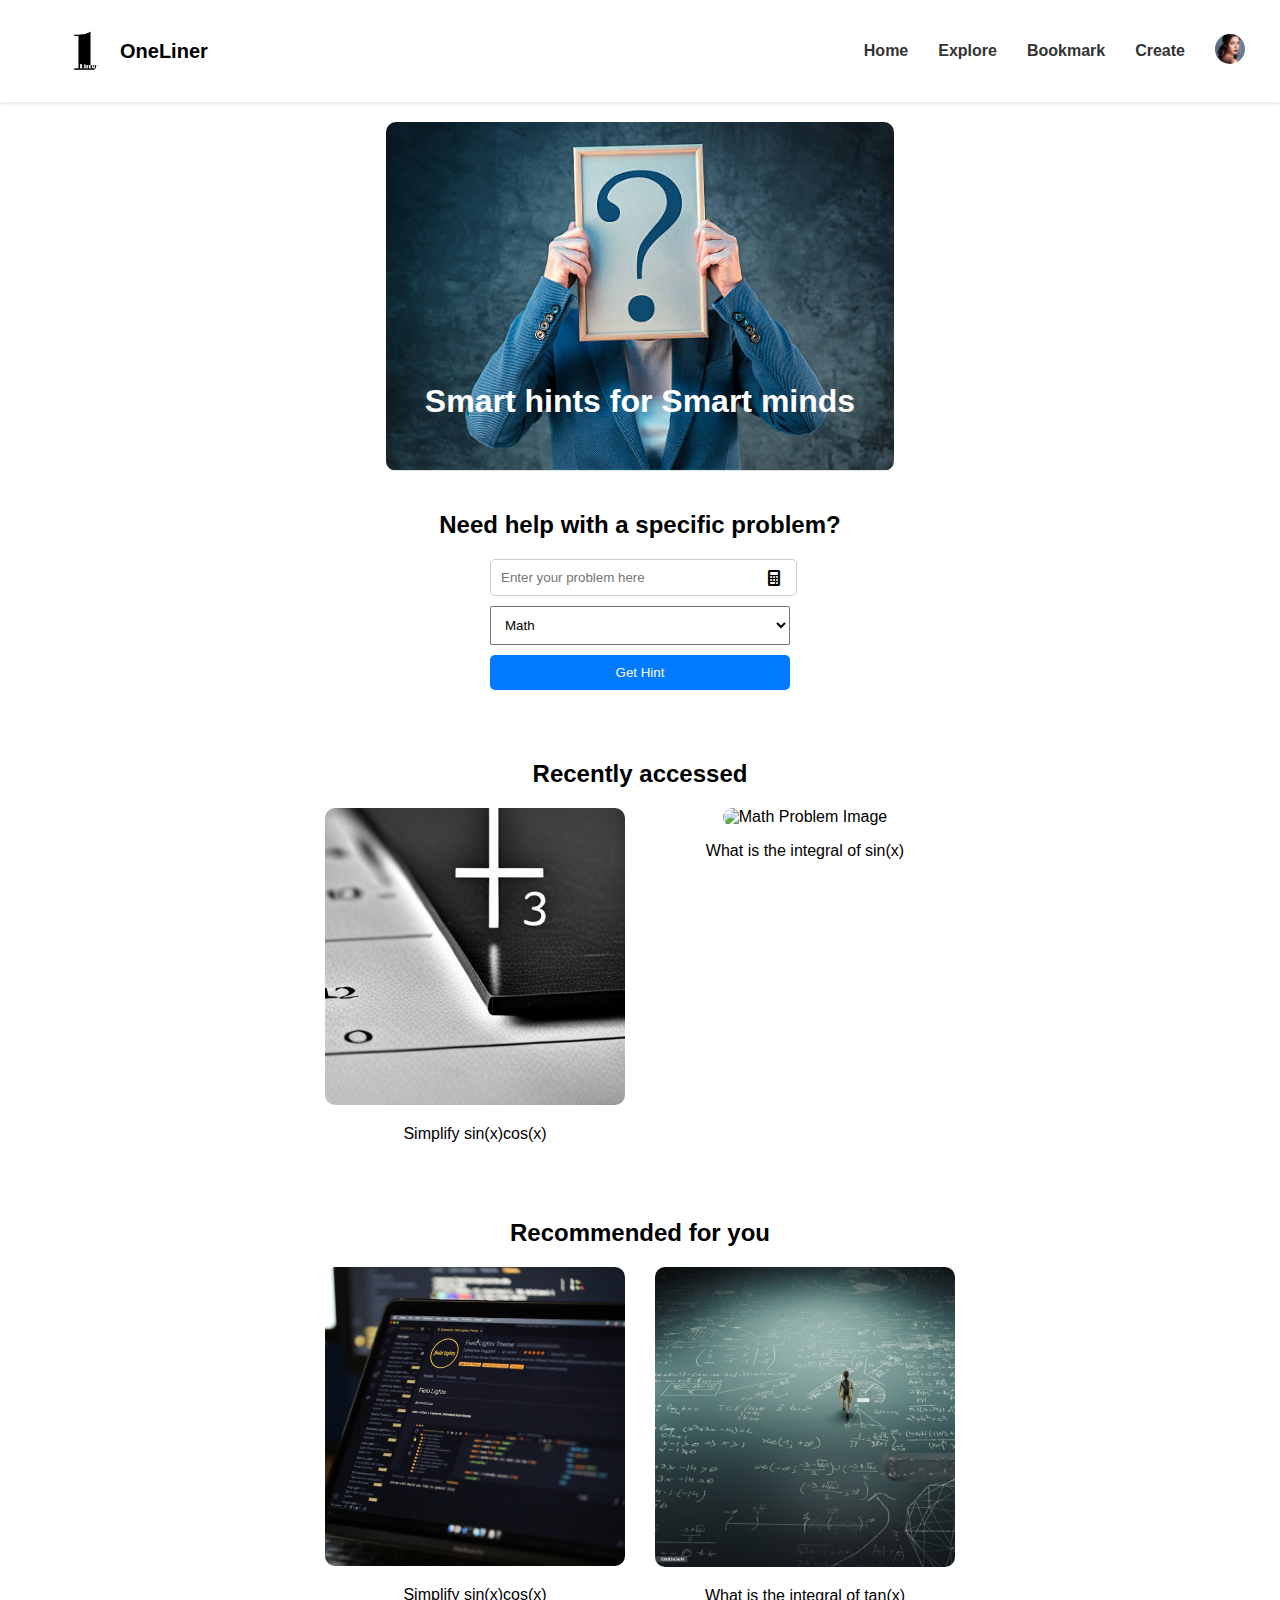
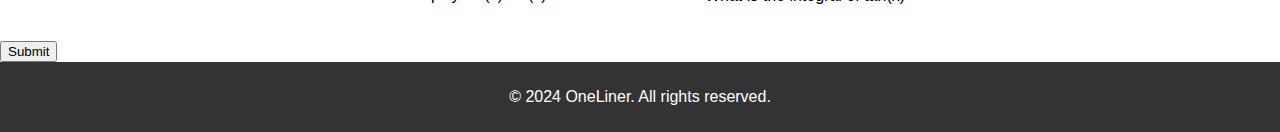
==== templates/index.html @ ee60abcb "Update index.html" ====
<!DOCTYPE html>
<html lang="en">
<head>
    <meta charset="UTF-8">
    <meta name="viewport" content="width=device-width, initial-scale=1.0">
    <title>OneLiner - Explore</title>
    <link rel="stylesheet" href="../static/style.css">
    <link rel="stylesheet" href="https://cdnjs.cloudflare.com/ajax/libs/font-awesome/6.0.0-beta3/css/all.min.css">
</head>
<body>
  <header>
    <nav>
      <ul class="nav-links" style="display:flex; justify-content:space-between;">
        <div class="logo">
          <img src="../static/Assets/Screenshot_1.png" alt="logo"/>
          <span class="name">OneLiner</span>
        </div>
        
        <div class="flexing">
          <li><a href="/">Home</a></li>
          <li><a href="/index">Explore</a></li>
          <li><a href="#">Bookmark</a></li>
          <li><a href="#">Create</a></li>
          <li class="profile-pic"><img src="../static/Assets/profile.png" alt="Profile" /></li>
        </div>
      </ul>
    </nav>
  </header>

    <main role="main">
        <section class="hero">
            <img src="../static/Assets/img.png" alt="Light Bulb Image">
            <div class="hero-text">
                <h1>Smart hints for Smart minds</h1>
            </div>
        </section>

        <section class="problem-help">
            <h2>Need help with a specific problem?</h2>
            <div class="input-container">
                <input type="text" id="problemInput" placeholder="Enter your problem here">
                <i class="fas fa-calculator" id="calculatorIcon"></i>
            </div>
            <select id="problemType">
                <option value="Math">Math</option>
                <option value="Coding">Coding</option>
            </select>
            <button id="getHintBtn">Get Hint</button>
        </section>

        <section class="recently-accessed">
            <h2>Recently accessed</h2>
            <div class="recent-problems">
                <div class="problem">
                    <div class="smallimg">
                        <img src="../static/Assets/Mathstry.png" alt="Math Problem Image">
                    </div>
                    <p>Simplify sin(x)cos(x)</p>
                </div>
                <div class="problem">
                    <img src="../static/Assets/2mathstry.jpg" alt="Math Problem Image">
                    <p>What is the integral of sin(x)</p>
                </div>
            </div>
        </section>

        <section class="Recommended">
            <h2>Recommended for you</h2>
            <div class="Recommended-prob">
                <div class="rproblem">
                    <div class="smallimg">
                        <img src="../static/Assets/coding.jpg" alt="Math Problem Image">
                    </div>
                    <p>Simplify sin(x)cos(x)</p>
                </div>
                <div class="rproblem">
                    <img src="../static/Assets/code.jpg" alt="Math Problem Image">
                    <p>What is the integral of tan(x)</p>
                </div>
            </div>
        </section>
    </main>

    <div id="mathKeyboard" class="math-keyboard" style="display: none;">
        <button class="close-button" onclick="toggleCalculator()">×</button>
        <div id="display" class="display">Enter a problem...</div>
        <div class="keyboard">
            <!-- Calculator buttons -->
                  <!-- Row 1 -->
        <button onclick="handleButtonClick('(')">(</button>
        <button onclick="handleButtonClick(')')">)</button>
        <button onclick="handleButtonClick('[')">[</button>
        <button onclick="handleButtonClick(']')">]</button>
        <button onclick="handleButtonClick('√')">√</button>
        <button onclick="handleButtonClick('^')">^</button>
        <button onclick="handleButtonClick('≥')">≥</button>
        <button onclick="handleButtonClick('≤')">≤</button>
        <button onclick="handleButtonClick('≠')">≠</button>
        <button onclick="handleBackspace()">⌫</button>
        <!-- Row 2 -->
        <button onclick="handleButtonClick('sin(')">sin</button>
        <button onclick="handleButtonClick('cos(')">cos</button>
        <button onclick="handleButtonClick('tan(')">tan</button>
        <button onclick="handleButtonClick('log(')">log</button>
        <button onclick="handleButtonClick('7')">7</button>
        <button onclick="handleButtonClick('8')">8</button>
        <button onclick="handleButtonClick('9')">9</button>
        <button onclick="handleButtonClick('x')">x</button>
        <button onclick="handleButtonClick('π')">π</button>
        <button onclick="handleClear()">C</button>
        <button onclick="handleButtonClick('+')">+</button>
        <button onclick="handleButtonClick('-')">-</button>
        <button onclick="handleButtonClick('∩')">∩</button>
        <!-- Row 3 -->
        <button onclick="handleButtonClick('∪')">∪</button>
        <button onclick="handleButtonClick('4')">4</button>
        <button onclick="handleButtonClick('5')">5</button>
        <button onclick="handleButtonClick('6')">6</button>
        <button onclick="handleButtonClick('y')">y</button>
        <button onclick="handleButtonClick('ln(')">ln</button>
        <button onclick="handleButtonClick('/')">/</button>
        <button onclick="handleButtonClick('')"></button>
        <button onclick="handleButtonClick('e')">e</button>
        <!-- Row 4 -->
        <button onclick="handleButtonClick('0')">0</button>
        <button onclick="handleButtonClick('1')">1</button>
        <button onclick="handleButtonClick('2')">2</button>
        <button onclick="handleButtonClick('3')">3</button>
        <button onclick="handleButtonClick('z')">z</button>
        <button onclick="handleButtonClick('%')">%</button>
        <!-- Row 5 -->
        <button onclick="handleButtonClick('=')">=</button>
        <button onclick="handleButtonClick('.')">.</button>
        </div>
        <button id="submitProblem" class="submit-button">Submit</button>
        </div>
        <button id="submitProblem" >Submit</button>
    </div>

    <footer>
        <p>© 2024 OneLiner. All rights reserved.</p>
    </footer>

    <script src="../static/index.js"></script>
</body>
</html>
---- static/style.css ----
body {
    font-family: Arial, sans-serif;
    margin: 0;
    padding: 0;
    box-sizing: border-box;
    background-color: #ffffff;
}

header {
    background-color: #fff;
    padding: 10px 20px;
    box-shadow: 0 2px 4px rgba(0, 0, 0, 0.1);
}

.nav-links .flexing {
    list-style: none;
    display: flex;
    align-items: center;
    justify-content: space-between;
    padding: 0;
    margin: 0;
}

.nav-links .logo {
    display: flex;
    align-items: center;
}

.nav-links .logo img {
    height: 50px;
    width: 50px;
    margin-right: 10px;
}

.nav-links .logo .name {
    font-size: 20px;
    font-weight: 900;
}

.nav-links li {
    margin: 0 15px;
}

.nav-links a {
    text-decoration: none;
    color: #333;
    font-weight: bold;
}

.profile-pic img {
    width: 30px;
    height: 30px;
    border-radius: 50%;
}

.hero {
    position: relative;
    text-align: center;
    color: white;
    margin-bottom: 20px;
    margin-top: 20px;
}

.hero img {
    max-width: 100%;
    height: auto;
    display: block;
    margin: 0 auto;
    border-radius: 10px;
}

.hero-text {
    position: absolute;
    top: 80%;
    left: 50%;
    transform: translate(-50%, -50%);
    padding: 20px;
    border-radius: 10px;
}

.hero-text h1 {
    margin: 0;
    font-size: 2rem;
}

.problem-help {
    padding: 20px;
    text-align: center;
}

.problem-help h2 {
    margin: 0 0 20px;
}

.input-container {
    position: relative;
    display: inline-block;
    width: 300px;
    max-width: 100%;
}

#problemInput {
    width: 95%;
    padding: 10px 10px 10px 10px;
    border: 1px solid #ccc;
    border-radius: 5px;
}

#calculatorIcon {
    position: absolute;
    right: 10px;
    top: 50%;
    transform: translateY(-50%);
    cursor: pointer;
}

#problemType, #getHintBtn {
    display: block;
    width: 300px;
    max-width: 100%;
    padding: 10px;
    margin: 10px auto;
}

#getHintBtn {
    background-color: #007bff;
    color: white;
    border: none;
    border-radius: 5px;
    cursor: pointer;
}

.recently-accessed, .Recommended {
    padding: 20px;
    text-align: center;
}

.recent-problems, .Recommended-prob {
    display: flex;
    justify-content: center;
    flex-wrap: wrap;
    gap: 30px;
}

.problem, .rproblem {
    width: 300px;
    text-align: center;
}

.problem img, .rproblem img {
    width: 100%;
    height: auto;
    border-radius: 10px;
}

footer {
    background-color: #333;
    color: #fff;
    text-align: center;
    padding: 10px 0;
}

.math-keyboard {
    display: none;
    position: fixed;
    top: 50%;
    left: 50%;
    transform: translate(-50%, -50%);
    z-index: 1000;
    background-color: #f3f7f8;
    border: 1px solid #ccc;
    border-radius: 5px;
    padding: 20px;
    box-shadow: 0 0 10px rgba(0, 0, 0, 0.1);
}

.display {
    width: 100%;
    height: 50px;
    background-color: #ecf3f3;
    border: 1px solid #ccc;
    border-radius: 3px;
    display: flex;
    align-items: center;
    justify-content: center;
    margin-bottom: 20px;
    font-size: 1.5rem;
    padding: 0 10px;
    box-sizing: border-box;
    overflow-x: auto;
}

.keyboard {
    display: grid;
    grid-template-columns: repeat(5, 1fr);
    gap: 5px;
}

.keyboard button {
    padding: 15px;
    font-size: 1.2rem;
    background-color: #d5dce1;
    border: 1px solid #ddd;
    border-radius: 3px;
    cursor: pointer;
    transition: background-color 0.2s;
}

.keyboard button:hover {
    background-color: #f0f0f0;
}

.keyboard button:active {
    background-color: #e0e0e0;
}

.close-button {
    position: absolute;
    top: 10px;
    right: 10px;
    background: none;
    border: none;
    font-size: 1.5rem;
    cursor: pointer;
    color: #333;
}

.submit-button {
    margin-top: 20px;
    padding: 10px 20px;
    font-size: 1.2rem;
    background-color: #4caf50;
    border: none;
    border-radius: 5px;
    color: white;
    cursor: pointer;
    width: 100%;
}

.submit-button:hover {
    background-color: #45a049;
}

@media (max-width: 600px) {
    .keyboard {
        grid-template-columns: repeat(3, 1fr);
    }
}
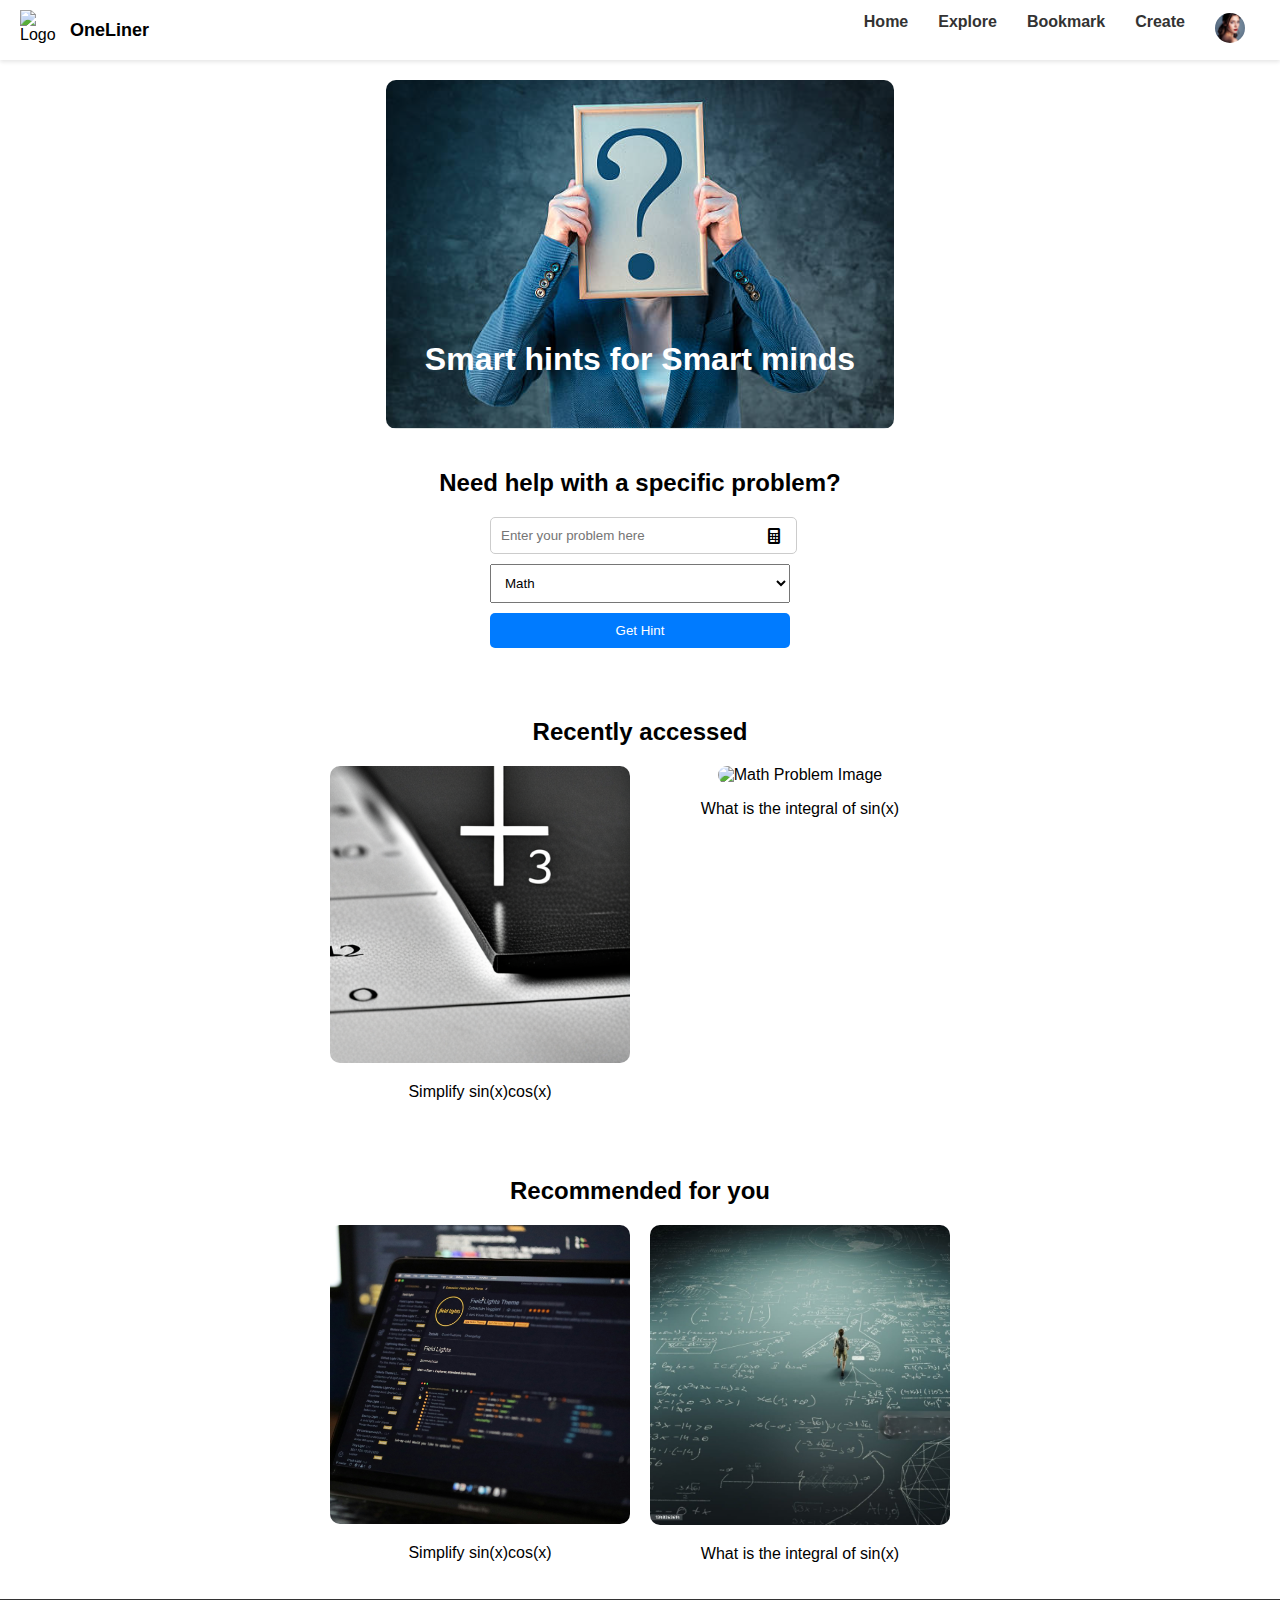
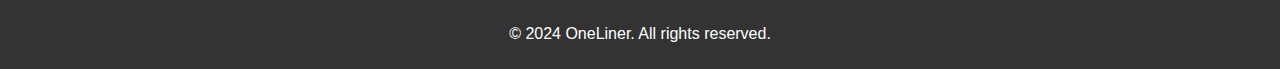
==== commit 5f4f2b1e: "Update index.html" ====
--- a/templates/index.html
+++ b/templates/index.html
@@ -6,26 +6,28 @@
     <title>OneLiner - Explore</title>
     <link rel="stylesheet" href="../static/style.css">
     <link rel="stylesheet" href="https://cdnjs.cloudflare.com/ajax/libs/font-awesome/6.0.0-beta3/css/all.min.css">
-</head>
-<body>
-  <header>
-    <nav>
-      <ul class="nav-links" style="display:flex; justify-content:space-between;">
-        <div class="logo">
-          <img src="../static/Assets/Screenshot_1.png" alt="logo"/>
-          <span class="name">OneLiner</span>
-        </div>
-        
-        <div class="flexing">
-          <li><a href="/">Home</a></li>
-          <li><a href="/index">Explore</a></li>
-          <li><a href="#">Bookmark</a></li>
-          <li><a href="#">Create</a></li>
-          <li class="profile-pic"><img src="../static/Assets/profile.png" alt="Profile" /></li>
-        </div>
-      </ul>
-    </nav>
-  </header>
+    <header>
+        <nav class="nav-links">
+          <div class="flexing">
+            <div class="logo">
+              <img src="../static/Assets/logo.png" alt="Logo">
+              <span class="name">OneLiner</span>
+            </div>
+            <div class="menu-icon" id="menuIcon">
+              <div class="bar"></div>
+              <div class="bar"></div>
+              <div class="bar"></div>
+            </div>
+            <ul class="nav-items" id="navItems">
+              <li><a href="/">Home</a></li>
+              <li><a href="/index">Explore</a></li>
+              <li><a href="#">Bookmark</a></li>
+              <li><a href="#">Create</a></li>
+              <li class="profile-pic"><img src="../static/Assets/profile.png" alt="Profile"></li>
+            </ul>
+          </div>
+        </nav>
+      </header>
 
     <main role="main">
         <section class="hero">
@@ -75,7 +77,7 @@
                 </div>
                 <div class="rproblem">
                     <img src="../static/Assets/code.jpg" alt="Math Problem Image">
-                    <p>What is the integral of tan(x)</p>
+                    <p>What is the integral of sin(x)</p>
                 </div>
             </div>
         </section>
@@ -134,7 +136,6 @@
         </div>
         <button id="submitProblem" class="submit-button">Submit</button>
         </div>
-        <button id="submitProblem" >Submit</button>
     </div>
 
     <footer>
--- a/static/style.css
+++ b/static/style.css
@@ -5,7 +5,6 @@
     box-sizing: border-box;
     background-color: #ffffff;
 }
-
 header {
     background-color: #fff;
     padding: 10px 20px;
@@ -13,7 +12,6 @@
 }
 
 .nav-links .flexing {
-    list-style: none;
     display: flex;
     align-items: center;
     justify-content: space-between;
@@ -27,17 +25,24 @@
 }
 
 .nav-links .logo img {
-    height: 50px;
-    width: 50px;
+    height: 40px;
+    width: 40px;
     margin-right: 10px;
 }
 
 .nav-links .logo .name {
-    font-size: 20px;
+    font-size: 18px;
     font-weight: 900;
 }
 
-.nav-links li {
+.nav-items {
+    display: flex;
+    list-style: none;
+    margin: 0;
+    padding: 0;
+}
+
+.nav-items li {
     margin: 0 15px;
 }
 
@@ -46,6 +51,62 @@
     color: #333;
     font-weight: bold;
 }
+
+.profile-pic img {
+    width: 30px;
+    height: 30px;
+    border-radius: 50%;
+}
+
+.menu-icon {
+    display: none;
+    cursor: pointer;
+}
+
+.menu-icon .bar {
+    width: 25px;
+    height: 3px;
+    background-color: #333;
+    margin: 5px 0;
+    transition: 0.4s;
+}
+
+@media screen and (max-width: 768px) {
+    header {
+        position: relative;
+    }
+
+    .nav-links .flexing {
+        flex-wrap: wrap;
+    }
+
+    .menu-icon {
+        display: block;
+        margin-left: auto;
+    }
+
+    .nav-items {
+        display: none;
+        flex-direction: column;
+        position: absolute;
+        top: 100%;
+        left: 0;
+        width: 100%;
+        background-color: #fff;
+        box-shadow: 0 2px 4px rgba(0, 0, 0, 0.1);
+        z-index: 1000;
+    }
+
+    .nav-items.show {
+        display: flex;
+    }
+
+    .nav-items li {
+        margin: 10px 0;
+        text-align: center;
+    }
+}
+
 
 .profile-pic img {
     width: 30px;
@@ -76,6 +137,8 @@
     transform: translate(-50%, -50%);
     padding: 20px;
     border-radius: 10px;
+    width: 90%;
+    max-width: 600px;
 }
 
 .hero-text h1 {
@@ -95,13 +158,13 @@
 .input-container {
     position: relative;
     display: inline-block;
-    width: 300px;
-    max-width: 100%;
+    width: 90%;
+    max-width: 300px;
 }
 
 #problemInput {
     width: 95%;
-    padding: 10px 10px 10px 10px;
+    padding: 10px;
     border: 1px solid #ccc;
     border-radius: 5px;
 }
@@ -116,8 +179,8 @@
 
 #problemType, #getHintBtn {
     display: block;
-    width: 300px;
-    max-width: 100%;
+    width: 90%;
+    max-width: 300px;
     padding: 10px;
     margin: 10px auto;
 }
@@ -139,11 +202,12 @@
     display: flex;
     justify-content: center;
     flex-wrap: wrap;
-    gap: 30px;
+    gap: 20px;
 }
 
 .problem, .rproblem {
-    width: 300px;
+    width: 100%;
+    max-width: 300px;
     text-align: center;
 }
 
@@ -172,6 +236,8 @@
     border-radius: 5px;
     padding: 20px;
     box-shadow: 0 0 10px rgba(0, 0, 0, 0.1);
+    width: 90%;
+    max-width: 400px;
 }
 
 .display {
@@ -197,8 +263,8 @@
 }
 
 .keyboard button {
-    padding: 15px;
-    font-size: 1.2rem;
+    padding: 10px;
+    font-size: 1rem;
     background-color: #d5dce1;
     border: 1px solid #ddd;
     border-radius: 3px;
@@ -241,8 +307,50 @@
     background-color: #45a049;
 }
 
-@media (max-width: 600px) {
+@media (max-width: 768px) {
+    .nav-links .flexing {
+        flex-direction: column;
+        align-items: flex-start;
+    }
+
+    .nav-links li {
+        margin: 5px 0;
+    }
+
+    .hero-text h1 {
+        font-size: 1.5rem;
+    }
+
+    .keyboard {
+        grid-template-columns: repeat(4, 1fr);
+    }
+
+    .keyboard button {
+        padding: 8px;
+        font-size: 0.9rem;
+    }
+}
+
+@media (max-width: 480px) {
+    .nav-links .logo img {
+        height: 30px;
+        width: 30px;
+    }
+
+    .nav-links .logo .name {
+        font-size: 16px;
+    }
+
+    .hero-text h1 {
+        font-size: 1.2rem;
+    }
+
     .keyboard {
         grid-template-columns: repeat(3, 1fr);
     }
-}+
+    .keyboard button {
+        padding: 6px;
+        font-size: 0.8rem;
+    }
+}
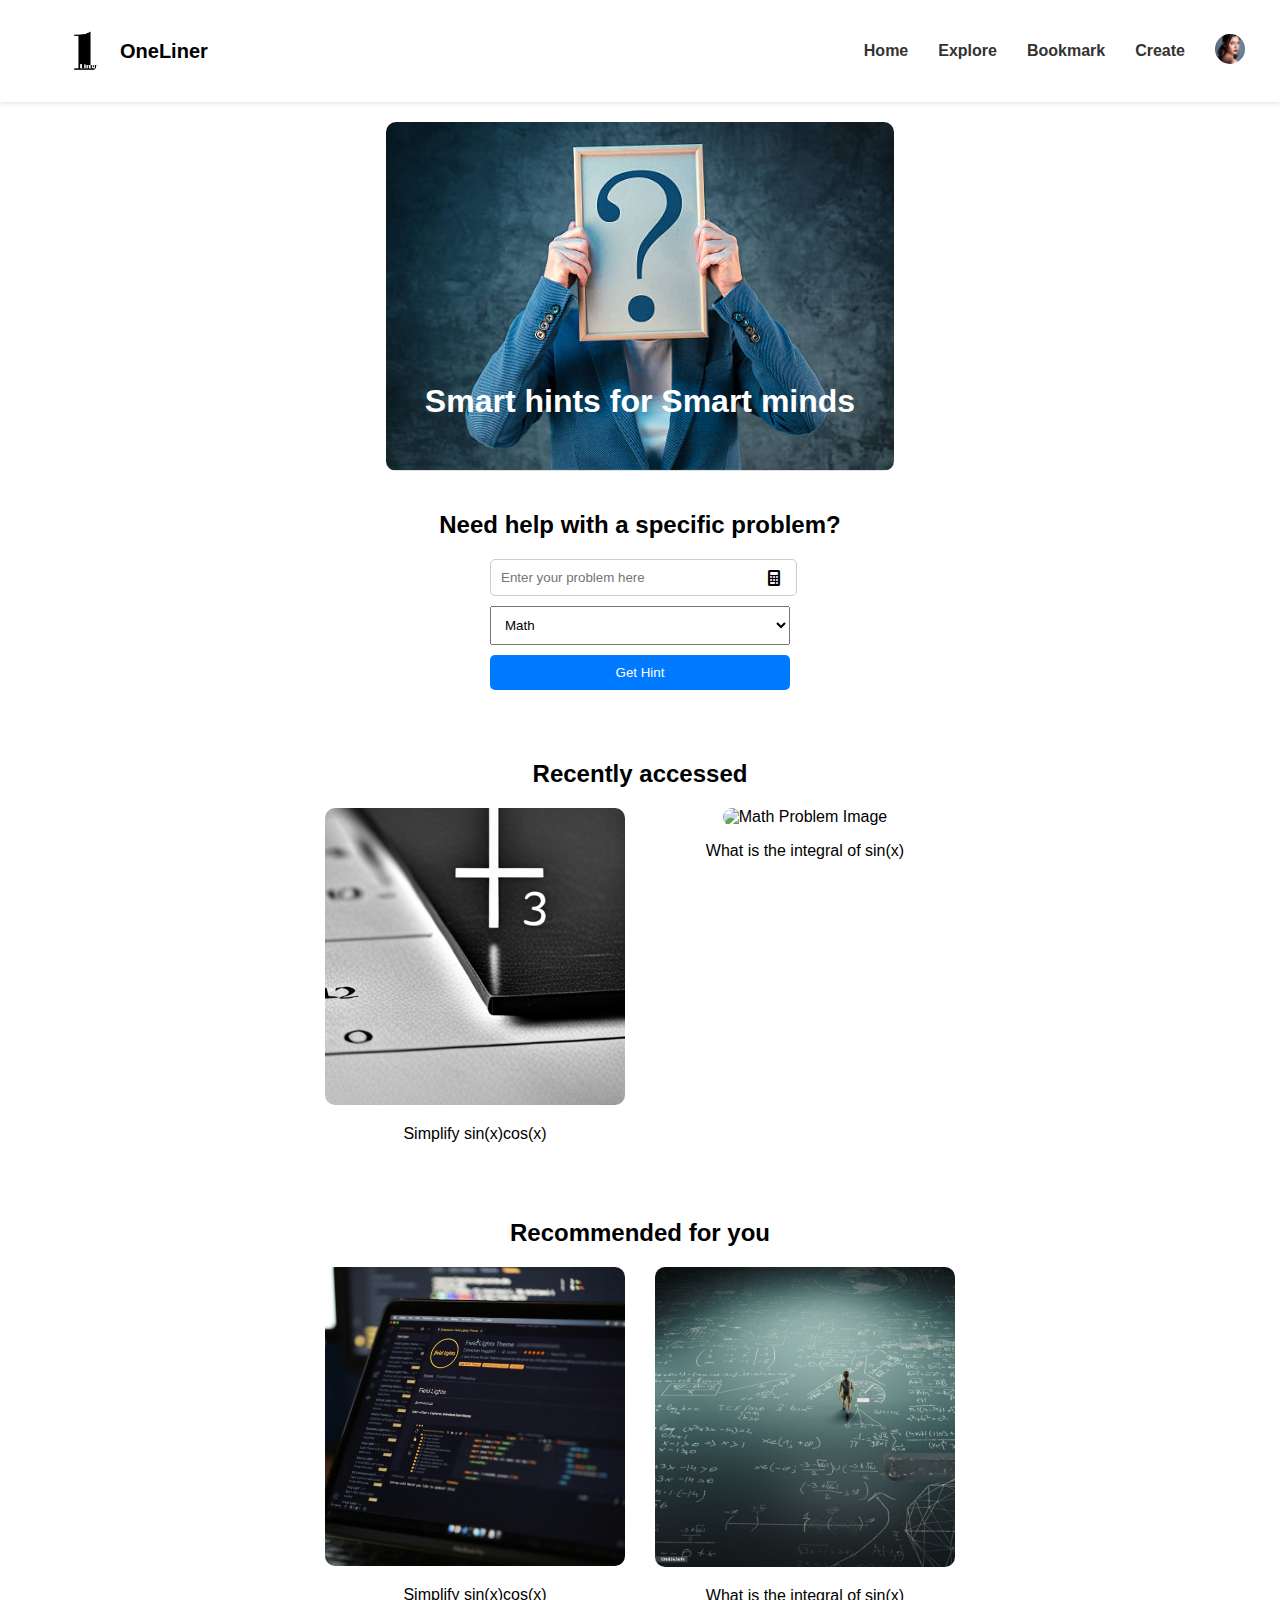
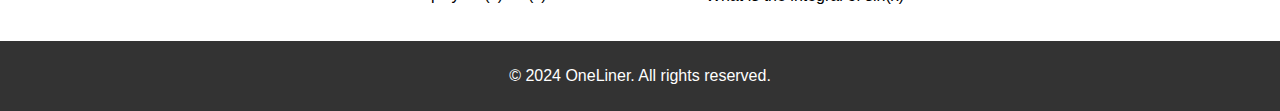
==== commit 745e57f2: "Update index.html" ====
--- a/templates/index.html
+++ b/templates/index.html
@@ -6,28 +6,26 @@
     <title>OneLiner - Explore</title>
     <link rel="stylesheet" href="../static/style.css">
     <link rel="stylesheet" href="https://cdnjs.cloudflare.com/ajax/libs/font-awesome/6.0.0-beta3/css/all.min.css">
-    <header>
-        <nav class="nav-links">
-          <div class="flexing">
-            <div class="logo">
-              <img src="../static/Assets/logo.png" alt="Logo">
-              <span class="name">OneLiner</span>
-            </div>
-            <div class="menu-icon" id="menuIcon">
-              <div class="bar"></div>
-              <div class="bar"></div>
-              <div class="bar"></div>
-            </div>
-            <ul class="nav-items" id="navItems">
-              <li><a href="/">Home</a></li>
-              <li><a href="/index">Explore</a></li>
-              <li><a href="#">Bookmark</a></li>
-              <li><a href="#">Create</a></li>
-              <li class="profile-pic"><img src="../static/Assets/profile.png" alt="Profile"></li>
-            </ul>
-          </div>
-        </nav>
-      </header>
+</head>
+<body>
+  <header>
+    <nav>
+      <ul class="nav-links" style="display:flex; justify-content:space-between;">
+        <div class="logo">
+          <img src="../static/Assets/Screenshot_1.png" alt="logo"/>
+          <span class="name">OneLiner</span>
+        </div>
+        
+        <div class="flexing">
+          <li><a href="/">Home</a></li>
+          <li><a href="/index">Explore</a></li>
+          <li><a href="#">Bookmark</a></li>
+          <li><a href="#">Create</a></li>
+          <li class="profile-pic"><img src="../static/Assets/profile.png" alt="Profile" /></li>
+        </div>
+      </ul>
+    </nav>
+  </header>
 
     <main role="main">
         <section class="hero">
@@ -136,6 +134,7 @@
         </div>
         <button id="submitProblem" class="submit-button">Submit</button>
         </div>
+       
     </div>
 
     <footer>
--- a/static/style.css
+++ b/static/style.css
@@ -5,6 +5,7 @@
     box-sizing: border-box;
     background-color: #ffffff;
 }
+
 header {
     background-color: #fff;
     padding: 10px 20px;
@@ -12,6 +13,7 @@
 }
 
 .nav-links .flexing {
+    list-style: none;
     display: flex;
     align-items: center;
     justify-content: space-between;
@@ -25,24 +27,17 @@
 }
 
 .nav-links .logo img {
-    height: 40px;
-    width: 40px;
+    height: 50px;
+    width: 50px;
     margin-right: 10px;
 }
 
 .nav-links .logo .name {
-    font-size: 18px;
+    font-size: 20px;
     font-weight: 900;
 }
 
-.nav-items {
-    display: flex;
-    list-style: none;
-    margin: 0;
-    padding: 0;
-}
-
-.nav-items li {
+.nav-links li {
     margin: 0 15px;
 }
 
@@ -51,62 +46,6 @@
     color: #333;
     font-weight: bold;
 }
-
-.profile-pic img {
-    width: 30px;
-    height: 30px;
-    border-radius: 50%;
-}
-
-.menu-icon {
-    display: none;
-    cursor: pointer;
-}
-
-.menu-icon .bar {
-    width: 25px;
-    height: 3px;
-    background-color: #333;
-    margin: 5px 0;
-    transition: 0.4s;
-}
-
-@media screen and (max-width: 768px) {
-    header {
-        position: relative;
-    }
-
-    .nav-links .flexing {
-        flex-wrap: wrap;
-    }
-
-    .menu-icon {
-        display: block;
-        margin-left: auto;
-    }
-
-    .nav-items {
-        display: none;
-        flex-direction: column;
-        position: absolute;
-        top: 100%;
-        left: 0;
-        width: 100%;
-        background-color: #fff;
-        box-shadow: 0 2px 4px rgba(0, 0, 0, 0.1);
-        z-index: 1000;
-    }
-
-    .nav-items.show {
-        display: flex;
-    }
-
-    .nav-items li {
-        margin: 10px 0;
-        text-align: center;
-    }
-}
-
 
 .profile-pic img {
     width: 30px;
@@ -137,8 +76,6 @@
     transform: translate(-50%, -50%);
     padding: 20px;
     border-radius: 10px;
-    width: 90%;
-    max-width: 600px;
 }
 
 .hero-text h1 {
@@ -158,13 +95,13 @@
 .input-container {
     position: relative;
     display: inline-block;
-    width: 90%;
-    max-width: 300px;
+    width: 300px;
+    max-width: 100%;
 }
 
 #problemInput {
     width: 95%;
-    padding: 10px;
+    padding: 10px 10px 10px 10px;
     border: 1px solid #ccc;
     border-radius: 5px;
 }
@@ -179,8 +116,8 @@
 
 #problemType, #getHintBtn {
     display: block;
-    width: 90%;
-    max-width: 300px;
+    width: 300px;
+    max-width: 100%;
     padding: 10px;
     margin: 10px auto;
 }
@@ -202,12 +139,11 @@
     display: flex;
     justify-content: center;
     flex-wrap: wrap;
-    gap: 20px;
+    gap: 30px;
 }
 
 .problem, .rproblem {
-    width: 100%;
-    max-width: 300px;
+    width: 300px;
     text-align: center;
 }
 
@@ -236,8 +172,6 @@
     border-radius: 5px;
     padding: 20px;
     box-shadow: 0 0 10px rgba(0, 0, 0, 0.1);
-    width: 90%;
-    max-width: 400px;
 }
 
 .display {
@@ -263,8 +197,8 @@
 }
 
 .keyboard button {
-    padding: 10px;
-    font-size: 1rem;
+    padding: 15px;
+    font-size: 1.2rem;
     background-color: #d5dce1;
     border: 1px solid #ddd;
     border-radius: 3px;
@@ -307,50 +241,8 @@
     background-color: #45a049;
 }
 
-@media (max-width: 768px) {
-    .nav-links .flexing {
-        flex-direction: column;
-        align-items: flex-start;
-    }
-
-    .nav-links li {
-        margin: 5px 0;
-    }
-
-    .hero-text h1 {
-        font-size: 1.5rem;
-    }
-
-    .keyboard {
-        grid-template-columns: repeat(4, 1fr);
-    }
-
-    .keyboard button {
-        padding: 8px;
-        font-size: 0.9rem;
-    }
-}
-
-@media (max-width: 480px) {
-    .nav-links .logo img {
-        height: 30px;
-        width: 30px;
-    }
-
-    .nav-links .logo .name {
-        font-size: 16px;
-    }
-
-    .hero-text h1 {
-        font-size: 1.2rem;
-    }
-
+@media (max-width: 600px) {
     .keyboard {
         grid-template-columns: repeat(3, 1fr);
     }
-
-    .keyboard button {
-        padding: 6px;
-        font-size: 0.8rem;
-    }
-}
+}
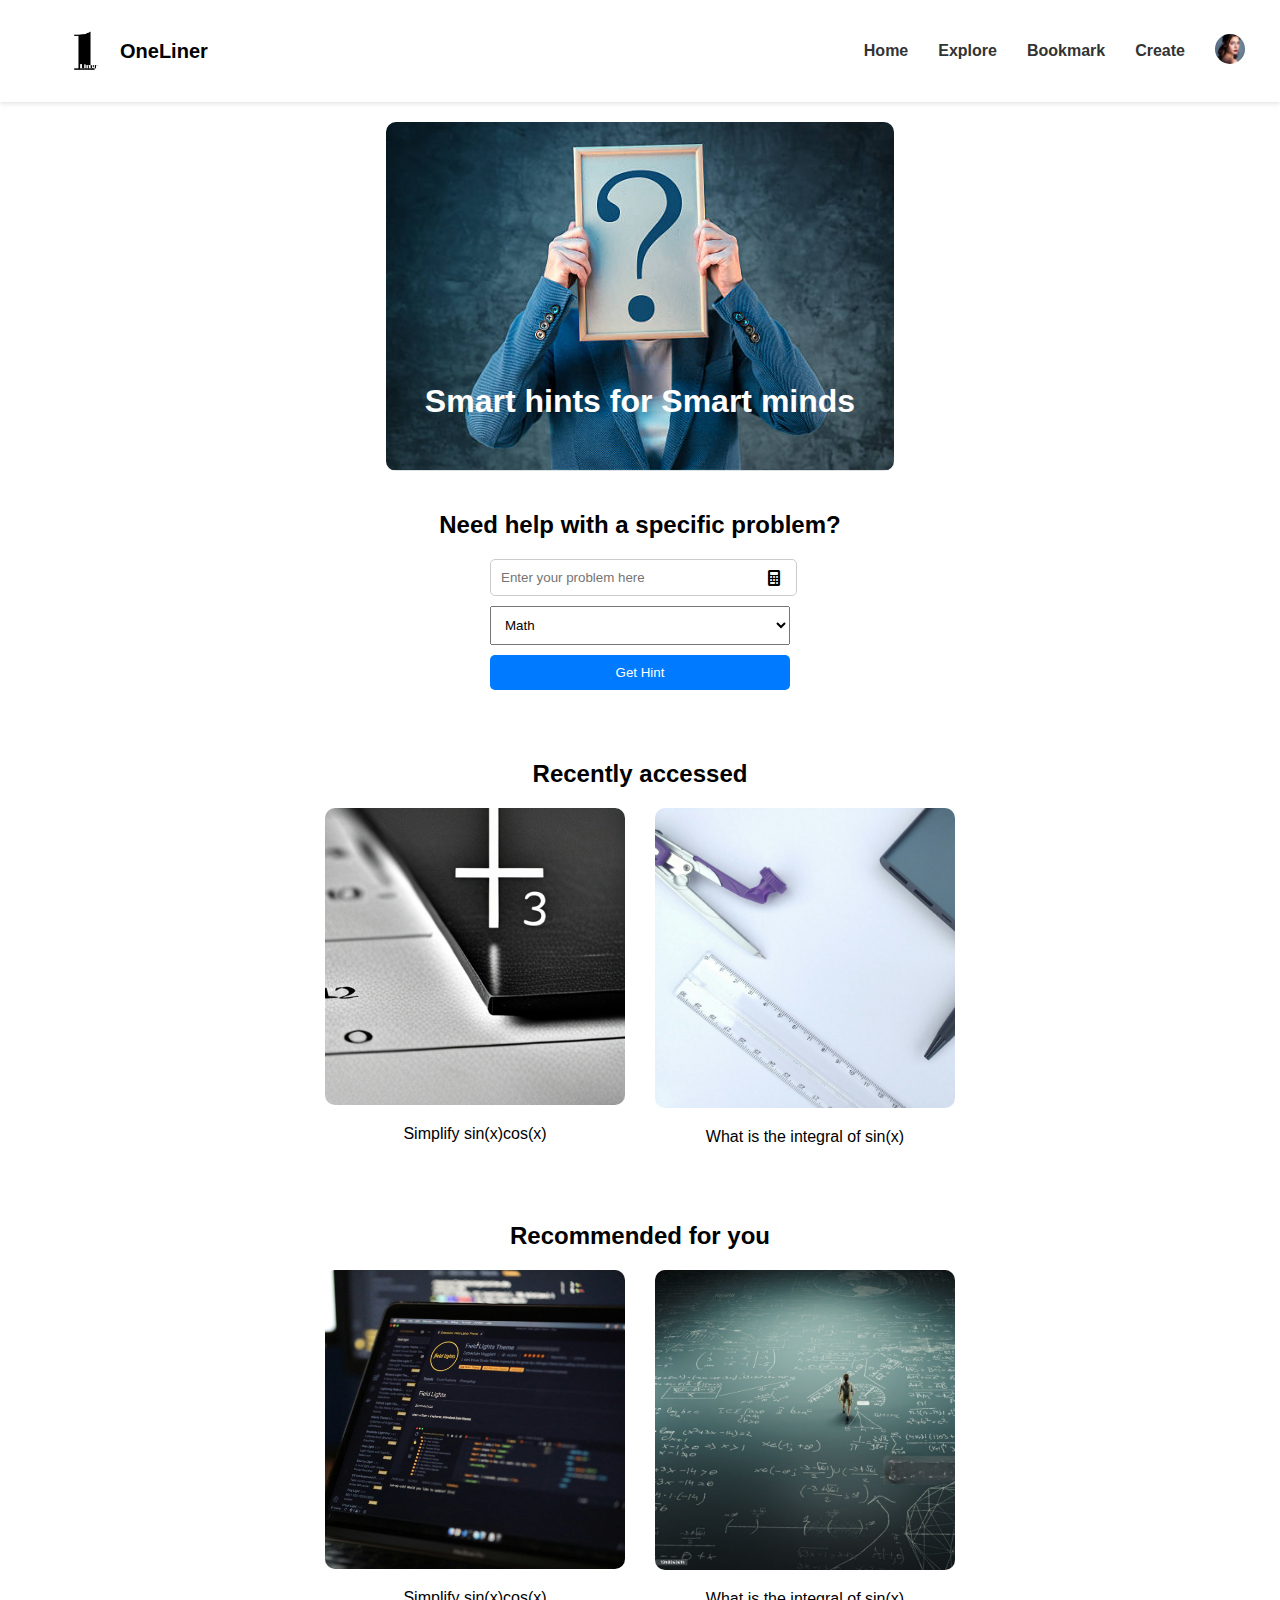
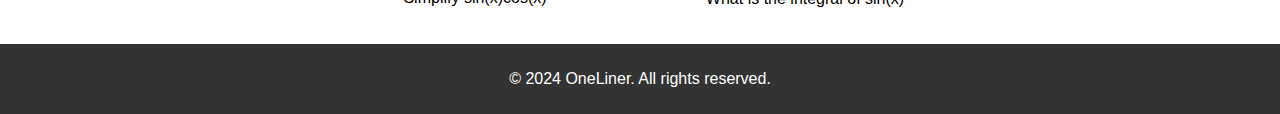
==== commit 7120ae4e: "Update index.html" ====
--- a/templates/index.html
+++ b/templates/index.html
@@ -53,12 +53,12 @@
             <div class="recent-problems">
                 <div class="problem">
                     <div class="smallimg">
-                        <img src="../static/Assets/Mathstry.png" alt="Math Problem Image">
+                        <img src="../static/Assets/mathematics.png" alt="Math Problem Image">
                     </div>
                     <p>Simplify sin(x)cos(x)</p>
                 </div>
                 <div class="problem">
-                    <img src="../static/Assets/2mathstry.jpg" alt="Math Problem Image">
+                    <img src="../static/Assets/newpic.jpg" alt="Math Problem Image">
                     <p>What is the integral of sin(x)</p>
                 </div>
             </div>
@@ -102,31 +102,35 @@
         <button onclick="handleButtonClick('cos(')">cos</button>
         <button onclick="handleButtonClick('tan(')">tan</button>
         <button onclick="handleButtonClick('log(')">log</button>
-        <button onclick="handleButtonClick('7')">7</button>
-        <button onclick="handleButtonClick('8')">8</button>
+        <button onclick="handleClear()">C</button>
+       
+        
         <button onclick="handleButtonClick('9')">9</button>
-        <button onclick="handleButtonClick('x')">x</button>
+            <button onclick="handleButtonClick('8')">8</button>
+             <button onclick="handleButtonClick('7')">7</button>
+        <button onclick="handleButtonClick('6')">6</button>
+        <button onclick="handleButtonClick('5')">5</button>
+        <button onclick="handleButtonClick('4')">4</button>
+        <button onclick="handleButtonClick('3')">3</button>
+        <button onclick="handleButtonClick('2')">2</button>
+        <button onclick="handleButtonClick('1')">1</button>
+        <button onclick="handleButtonClick('0')">0</button>
+        
         <button onclick="handleButtonClick('π')">π</button>
-        <button onclick="handleClear()">C</button>
+        
         <button onclick="handleButtonClick('+')">+</button>
         <button onclick="handleButtonClick('-')">-</button>
+        <button onclick="handleButtonClick('x')">x</button>
+        <button onclick="handleButtonClick('/')">/</button>
         <button onclick="handleButtonClick('∩')">∩</button>
         <!-- Row 3 -->
         <button onclick="handleButtonClick('∪')">∪</button>
-        <button onclick="handleButtonClick('4')">4</button>
-        <button onclick="handleButtonClick('5')">5</button>
-        <button onclick="handleButtonClick('6')">6</button>
+        <button onclick="handleButtonClick('x')">x</button>
         <button onclick="handleButtonClick('y')">y</button>
+        <button onclick="handleButtonClick('z')">z</button>
         <button onclick="handleButtonClick('ln(')">ln</button>
-        <button onclick="handleButtonClick('/')">/</button>
-        <button onclick="handleButtonClick('')"></button>
         <button onclick="handleButtonClick('e')">e</button>
         <!-- Row 4 -->
-        <button onclick="handleButtonClick('0')">0</button>
-        <button onclick="handleButtonClick('1')">1</button>
-        <button onclick="handleButtonClick('2')">2</button>
-        <button onclick="handleButtonClick('3')">3</button>
-        <button onclick="handleButtonClick('z')">z</button>
         <button onclick="handleButtonClick('%')">%</button>
         <!-- Row 5 -->
         <button onclick="handleButtonClick('=')">=</button>
